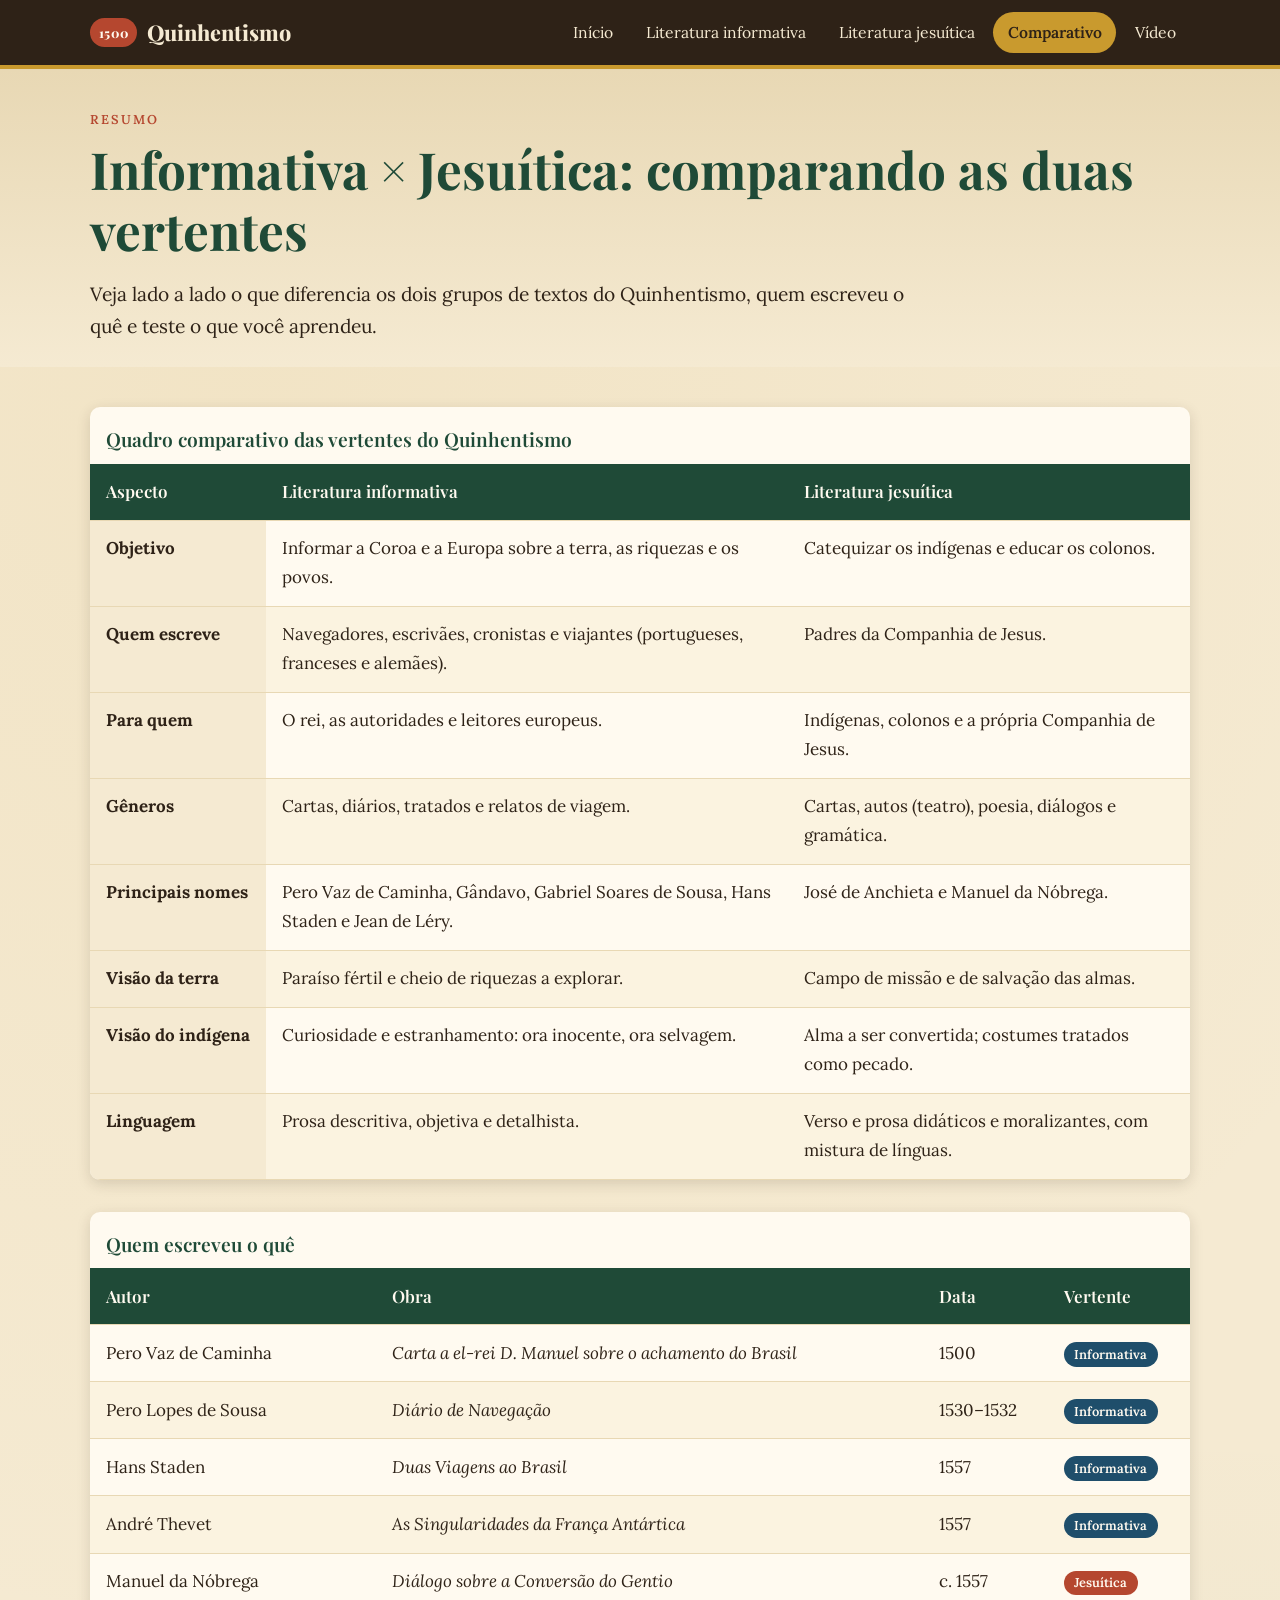
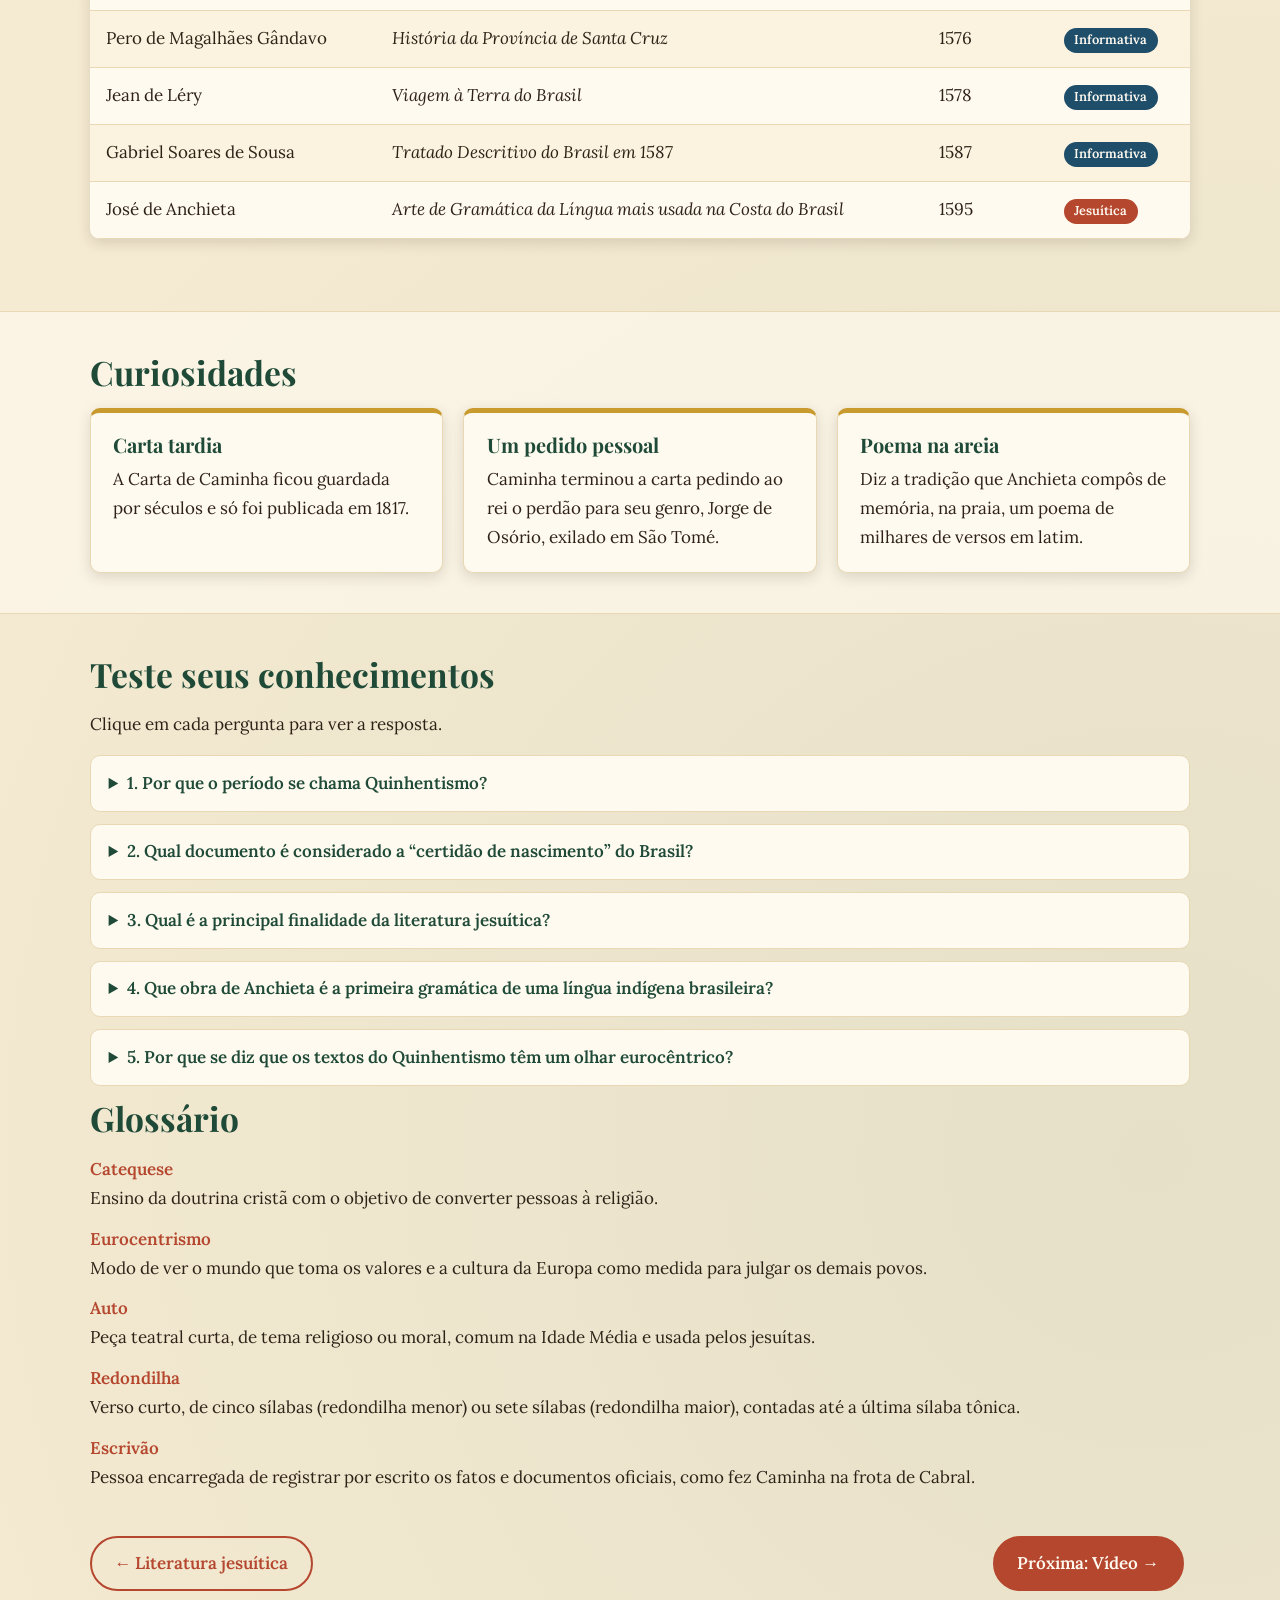
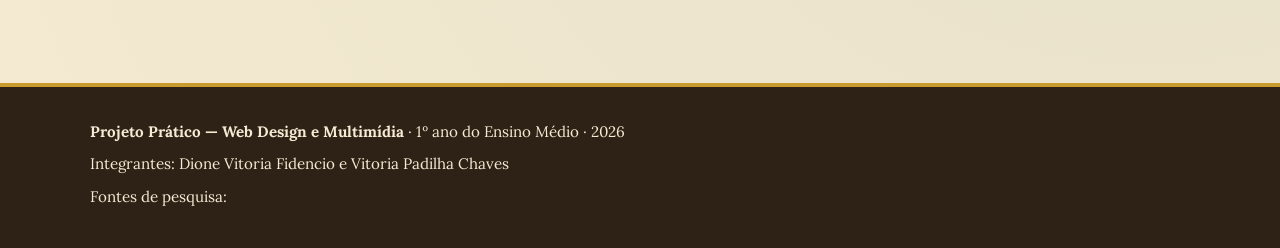
==== comparativo.html @ df31e6e9 "Site: Quinhentismo" ====
<!DOCTYPE html>
<html lang="pt-BR">
<head>
  <meta charset="UTF-8">
  <meta name="viewport" content="width=device-width, initial-scale=1">
  <meta name="description" content="Comparativo entre a literatura informativa e a literatura jesuítica do Quinhentismo, com tabelas, curiosidades e perguntas.">
  <title>Comparativo — Quinhentismo</title>
  <link rel="preconnect" href="https://fonts.googleapis.com">
  <link rel="preconnect" href="https://fonts.gstatic.com" crossorigin>
  <link href="https://fonts.googleapis.com/css2?family=Lora:ital,wght@0,400;0,600;1,400&family=Playfair+Display:wght@600;800&display=swap" rel="stylesheet">
  <link rel="stylesheet" href="style.css">
</head>
<body>
  <a class="pular" href="#conteudo">Pular para o conteúdo</a>

  <header class="topo">
    <div class="container topo-interno">
      <a class="marca" href="index.html"><span class="marca-selo">1500</span> Quinhentismo</a>
      <nav aria-label="Menu principal">
        <ul class="menu">
          <li><a href="index.html">Início</a></li>
          <li><a href="informativa.html">Literatura informativa</a></li>
          <li><a href="jesuitica.html">Literatura jesuítica</a></li>
          <li><a href="comparativo.html" aria-current="page">Comparativo</a></li>
          <li><a href="video.html">Vídeo</a></li>
        </ul>
      </nav>
    </div>
  </header>

  <main id="conteudo">
    <section class="cabecalho-pagina">
      <div class="container">
        <p class="sobretitulo">Resumo</p>
        <h1>Informativa × Jesuítica: comparando as duas vertentes</h1>
        <p class="lead">Veja lado a lado o que diferencia os dois grupos de textos do Quinhentismo, quem escreveu o quê e teste o que você aprendeu.</p>
      </div>
    </section>

    <section class="secao">
      <div class="container">
        <div class="tabela-rolagem">
          <table>
            <caption>Quadro comparativo das vertentes do Quinhentismo</caption>
            <thead>
              <tr>
                <th scope="col">Aspecto</th>
                <th scope="col">Literatura informativa</th>
                <th scope="col">Literatura jesuítica</th>
              </tr>
            </thead>
            <tbody>
              <tr>
                <th scope="row">Objetivo</th>
                <td>Informar a Coroa e a Europa sobre a terra, as riquezas e os povos.</td>
                <td>Catequizar os indígenas e educar os colonos.</td>
              </tr>
              <tr>
                <th scope="row">Quem escreve</th>
                <td>Navegadores, escrivães, cronistas e viajantes (portugueses, franceses e alemães).</td>
                <td>Padres da Companhia de Jesus.</td>
              </tr>
              <tr>
                <th scope="row">Para quem</th>
                <td>O rei, as autoridades e leitores europeus.</td>
                <td>Indígenas, colonos e a própria Companhia de Jesus.</td>
              </tr>
              <tr>
                <th scope="row">Gêneros</th>
                <td>Cartas, diários, tratados e relatos de viagem.</td>
                <td>Cartas, autos (teatro), poesia, diálogos e gramática.</td>
              </tr>
              <tr>
                <th scope="row">Principais nomes</th>
                <td>Pero Vaz de Caminha, Gândavo, Gabriel Soares de Sousa, Hans Staden e Jean de Léry.</td>
                <td>José de Anchieta e Manuel da Nóbrega.</td>
              </tr>
              <tr>
                <th scope="row">Visão da terra</th>
                <td>Paraíso fértil e cheio de riquezas a explorar.</td>
                <td>Campo de missão e de salvação das almas.</td>
              </tr>
              <tr>
                <th scope="row">Visão do indígena</th>
                <td>Curiosidade e estranhamento: ora inocente, ora selvagem.</td>
                <td>Alma a ser convertida; costumes tratados como pecado.</td>
              </tr>
              <tr>
                <th scope="row">Linguagem</th>
                <td>Prosa descritiva, objetiva e detalhista.</td>
                <td>Verso e prosa didáticos e moralizantes, com mistura de línguas.</td>
              </tr>
            </tbody>
          </table>
        </div>

        <div class="tabela-rolagem">
          <table>
            <caption>Quem escreveu o quê</caption>
            <thead>
              <tr>
                <th scope="col">Autor</th>
                <th scope="col">Obra</th>
                <th scope="col">Data</th>
                <th scope="col">Vertente</th>
              </tr>
            </thead>
            <tbody>
              <tr>
                <td>Pero Vaz de Caminha</td>
                <td><em>Carta a el-rei D. Manuel sobre o achamento do Brasil</em></td>
                <td>1500</td>
                <td><span class="etiqueta etiqueta-inf">Informativa</span></td>
              </tr>
              <tr>
                <td>Pero Lopes de Sousa</td>
                <td><em>Diário de Navegação</em></td>
                <td>1530–1532</td>
                <td><span class="etiqueta etiqueta-inf">Informativa</span></td>
              </tr>
              <tr>
                <td>Hans Staden</td>
                <td><em>Duas Viagens ao Brasil</em></td>
                <td>1557</td>
                <td><span class="etiqueta etiqueta-inf">Informativa</span></td>
              </tr>
              <tr>
                <td>André Thevet</td>
                <td><em>As Singularidades da França Antártica</em></td>
                <td>1557</td>
                <td><span class="etiqueta etiqueta-inf">Informativa</span></td>
              </tr>
              <tr>
                <td>Manuel da Nóbrega</td>
                <td><em>Diálogo sobre a Conversão do Gentio</em></td>
                <td>c. 1557</td>
                <td><span class="etiqueta etiqueta-jes">Jesuítica</span></td>
              </tr>
              <tr>
                <td>Pero de Magalhães Gândavo</td>
                <td><em>História da Província de Santa Cruz</em></td>
                <td>1576</td>
                <td><span class="etiqueta etiqueta-inf">Informativa</span></td>
              </tr>
              <tr>
                <td>Jean de Léry</td>
                <td><em>Viagem à Terra do Brasil</em></td>
                <td>1578</td>
                <td><span class="etiqueta etiqueta-inf">Informativa</span></td>
              </tr>
              <tr>
                <td>Gabriel Soares de Sousa</td>
                <td><em>Tratado Descritivo do Brasil em 1587</em></td>
                <td>1587</td>
                <td><span class="etiqueta etiqueta-inf">Informativa</span></td>
              </tr>
              <tr>
                <td>José de Anchieta</td>
                <td><em>Arte de Gramática da Língua mais usada na Costa do Brasil</em></td>
                <td>1595</td>
                <td><span class="etiqueta etiqueta-jes">Jesuítica</span></td>
              </tr>
            </tbody>
          </table>
        </div>
      </div>
    </section>

    <section class="secao secao-alt">
      <div class="container">
        <h2>Curiosidades</h2>
        <div class="cards">
          <article class="card card-ouro">
            <h3>Carta tardia</h3>
            <p>A Carta de Caminha ficou guardada por séculos e só foi publicada em 1817.</p>
          </article>
          <article class="card card-ouro">
            <h3>Um pedido pessoal</h3>
            <p>Caminha terminou a carta pedindo ao rei o perdão para seu genro, Jorge de Osório, exilado em São Tomé.</p>
          </article>
          <article class="card card-ouro">
            <h3>Poema na areia</h3>
            <p>Diz a tradição que Anchieta compôs de memória, na praia, um poema de milhares de versos em latim.</p>
          </article>
        </div>
      </div>
    </section>

    <section class="secao">
      <div class="container">
        <h2>Teste seus conhecimentos</h2>
        <p>Clique em cada pergunta para ver a resposta.</p>

        <details>
          <summary>1. Por que o período se chama Quinhentismo?</summary>
          <p>Porque abrange o século XVI, os anos “quinhentos”, de 1500 a 1601 por convenção.</p>
        </details>
        <details>
          <summary>2. Qual documento é considerado a “certidão de nascimento” do Brasil?</summary>
          <p>A Carta de Pero Vaz de Caminha ao rei D. Manuel I, escrita em 1500.</p>
        </details>
        <details>
          <summary>3. Qual é a principal finalidade da literatura jesuítica?</summary>
          <p>A catequese: ensinar a fé cristã e converter os indígenas, além de educar os colonos.</p>
        </details>
        <details>
          <summary>4. Que obra de Anchieta é a primeira gramática de uma língua indígena brasileira?</summary>
          <p>A <em>Arte de Gramática da Língua mais usada na Costa do Brasil</em>, publicada em 1595.</p>
        </details>
        <details>
          <summary>5. Por que se diz que os textos do Quinhentismo têm um olhar eurocêntrico?</summary>
          <p>Porque foram escritos por europeus, que descreviam a terra e os povos indígenas com os valores do Velho Mundo. Os próprios indígenas não aparecem como autores.</p>
        </details>

        <h2>Glossário</h2>
        <dl class="glossario">
          <dt>Catequese</dt>
          <dd>Ensino da doutrina cristã com o objetivo de converter pessoas à religião.</dd>
          <dt>Eurocentrismo</dt>
          <dd>Modo de ver o mundo que toma os valores e a cultura da Europa como medida para julgar os demais povos.</dd>
          <dt>Auto</dt>
          <dd>Peça teatral curta, de tema religioso ou moral, comum na Idade Média e usada pelos jesuítas.</dd>
          <dt>Redondilha</dt>
          <dd>Verso curto, de cinco sílabas (redondilha menor) ou sete sílabas (redondilha maior), contadas até a última sílaba tônica.</dd>
          <dt>Escrivão</dt>
          <dd>Pessoa encarregada de registrar por escrito os fatos e documentos oficiais, como fez Caminha na frota de Cabral.</dd>
        </dl>

        <div class="navegacao-paginas">
          <a class="botao botao-secundario" href="jesuitica.html">← Literatura jesuítica</a>
          <a class="botao" href="video.html">Próxima: Vídeo →</a>
        </div>
      </div>
    </section>
  </main>

  <footer class="rodape">
    <div class="container">
      <p><strong>Projeto Prático — Web Design e Multimídia</strong> · 1º ano do Ensino Médio · 2026</p>
      <p>Integrantes: Dione Vitoria Fidencio e Vitoria Padilha Chaves</p>
      <p>Fontes de pesquisa:</p>
    </div>
  </footer>
</body>
</html>
---- style.css ----
:root {
  --pergaminho: #f5ead2;
  --pergaminho-escuro: #e8d8b4;
  --branco: #fffaf0;
  --tinta: #2e2217;
  --verde: #2f6b4f;
  --verde-escuro: #1f4a37;
  --mar: #1f4e6b;
  --urucum: #b5472f;
  --ouro: #c99a2e;

  --fonte-titulo: 'Playfair Display', Georgia, 'Times New Roman', serif;
  --fonte-texto: 'Lora', Georgia, 'Times New Roman', serif;

  --raio: 10px;
  --sombra: 0 4px 14px rgba(46, 34, 23, 0.15);
}

*,
*::before,
*::after { box-sizing: border-box; }

html { scroll-behavior: smooth; }

body {
  margin: 0;
  font-family: var(--fonte-texto);
  font-size: 1.0625rem;
  line-height: 1.7;
  color: var(--tinta);
  background-color: var(--pergaminho);
  background-image:
    radial-gradient(circle at 20% 10%, rgba(201, 154, 46, 0.08), transparent 40%),
    radial-gradient(circle at 90% 80%, rgba(47, 107, 79, 0.08), transparent 45%);
}

img { max-width: 100%; height: auto; display: block; }

.container { width: min(1100px, 92%); margin-inline: auto; }

h1, h2, h3 {
  font-family: var(--fonte-titulo);
  line-height: 1.2;
  color: var(--verde-escuro);
}
h1 { font-size: clamp(2rem, 5vw, 3.2rem); margin: 0 0 1rem; }
h2 { font-size: clamp(1.5rem, 3vw, 2.1rem); margin: 0 0 1rem; }
h3 { font-size: 1.25rem; margin: 0 0 0.5rem; }

p { margin: 0 0 1rem; }

a { color: var(--mar); }
a:hover { color: var(--urucum); }

:focus-visible { outline: 3px solid var(--ouro); outline-offset: 3px; }

ul li::marker, ol li::marker { color: var(--urucum); }

.pular {
  position: absolute; left: -999px; top: 0;
  background: var(--ouro); color: var(--tinta);
  padding: 0.5rem 1rem; z-index: 100;
}
.pular:focus { left: 0; }

.topo {
  background: var(--tinta);
  border-bottom: 4px solid var(--ouro);
  position: sticky; top: 0; z-index: 50;
}
.topo-interno {
  display: flex; flex-wrap: wrap;
  align-items: center; justify-content: space-between;
  gap: 0.5rem 1.5rem; padding: 0.75rem 0;
}
.marca {
  display: flex; align-items: center; gap: 0.6rem;
  font-family: var(--fonte-titulo); font-weight: 800; font-size: 1.35rem;
  color: var(--pergaminho); text-decoration: none;
}
.marca:hover { color: var(--branco); }
.marca-selo {
  background: var(--urucum); color: var(--branco);
  font-size: 0.8rem; padding: 0.2rem 0.55rem;
  border-radius: 999px; letter-spacing: 0.05em;
}
.menu {
  display: flex; flex-wrap: wrap; gap: 0.25rem;
  list-style: none; margin: 0; padding: 0;
}
.menu a {
  display: block; padding: 0.45rem 0.9rem;
  color: var(--pergaminho); text-decoration: none;
  border-radius: 999px; font-size: 0.98rem;
}
.menu a:hover { background: rgba(245, 234, 210, 0.15); color: var(--branco); }
.menu a[aria-current="page"] { background: var(--ouro); color: var(--tinta); font-weight: 600; }

.hero {
  padding: 3rem 0 2.5rem;
  background: linear-gradient(180deg, var(--pergaminho-escuro), var(--pergaminho));
}
.hero-grade {
  display: grid; grid-template-columns: 1.1fr 0.9fr;
  gap: 2rem; align-items: center;
}
.sobretitulo {
  text-transform: uppercase; letter-spacing: 0.15em;
  font-size: 0.8rem; font-weight: 600; color: var(--urucum);
  margin: 0 0 0.5rem;
}
.lead { font-size: 1.2rem; }

.cabecalho-pagina {
  padding: 2.5rem 0 1.5rem;
  background: linear-gradient(180deg, var(--pergaminho-escuro), var(--pergaminho));
}
.cabecalho-pagina .lead { max-width: 70ch; margin-bottom: 0; }

.secao { padding: 2.5rem 0; }
.secao-alt {
  background: rgba(255, 250, 240, 0.65);
  border-block: 1px solid var(--pergaminho-escuro);
}

.botao {
  display: inline-block; padding: 0.7rem 1.4rem; margin: 0.25rem 0.4rem 0.25rem 0;
  background: var(--urucum); color: var(--branco);
  font-weight: 600; text-decoration: none;
  border-radius: 999px; border: 2px solid var(--urucum);
  transition: transform 0.15s ease, background 0.15s ease;
}
.botao:hover { background: var(--verde-escuro); border-color: var(--verde-escuro); color: var(--branco); transform: translateY(-2px); }
.botao-secundario { background: transparent; color: var(--urucum); }

.cards {
  display: grid;
  grid-template-columns: repeat(auto-fit, minmax(250px, 1fr));
  gap: 1.25rem;
}
.card {
  background: var(--branco);
  border: 1px solid var(--pergaminho-escuro);
  border-top: 5px solid var(--verde);
  border-radius: var(--raio);
  padding: 1.25rem 1.4rem;
  box-shadow: var(--sombra);
}
.card p:last-child { margin-bottom: 0; }
.card-urucum { border-top-color: var(--urucum); }
.card-mar { border-top-color: var(--mar); }
.card-ouro { border-top-color: var(--ouro); }
.card .obra { font-style: italic; }

.destaque {
  background: var(--branco);
  border-left: 6px solid var(--ouro);
  padding: 1rem 1.25rem;
  border-radius: 0 var(--raio) var(--raio) 0;
  margin: 1.5rem 0;
}
.destaque p:last-child { margin-bottom: 0; }

blockquote {
  margin: 1.5rem 0; padding: 1rem 1.5rem;
  border-left: 5px solid var(--urucum);
  background: var(--branco);
  font-style: italic; font-size: 1.15rem;
}
blockquote cite {
  display: block; margin-top: 0.5rem;
  font-size: 0.9rem; font-style: normal; color: #5c4a38;
}

figure { margin: 0; }
figcaption { font-size: 0.88rem; color: #5c4a38; margin-top: 0.5rem; font-style: italic; }
.figura img, .hero-figura img {
  border-radius: var(--raio);
}
.figura img { box-shadow: var(--sombra); }
.hero-figura {
  border-radius: var(--raio); overflow: hidden;
  box-shadow: var(--sombra); border: 6px solid var(--branco);
}

.duas-colunas {
  display: grid; grid-template-columns: 1fr 1fr;
  gap: 2rem; align-items: center;
}

.reflexao {
  background: var(--verde-escuro); color: var(--pergaminho);
  border-radius: var(--raio); padding: 1.25rem 1.5rem;
}
.reflexao h3 { color: var(--ouro); }
.reflexao ul { margin: 0; padding-left: 1.2rem; }

.linha-tempo {
  list-style: none; margin: 0; padding: 0 0 0 1.5rem;
  border-left: 3px solid var(--ouro);
}
.linha-tempo li { position: relative; padding: 0 0 1.4rem 1.25rem; }
.linha-tempo li::before {
  content: ""; position: absolute; left: -2.05rem; top: 0.45rem;
  width: 14px; height: 14px; border-radius: 50%;
  background: var(--urucum); border: 3px solid var(--pergaminho);
}
.linha-tempo time {
  display: block;
  font-family: var(--fonte-titulo); font-weight: 800;
  font-size: 1.25rem; color: var(--urucum);
}

.tabela-rolagem {
  overflow-x: auto; background: var(--branco);
  border-radius: var(--raio); box-shadow: var(--sombra);
  margin-bottom: 2rem;
}
table { width: 100%; border-collapse: collapse; min-width: 640px; }
caption {
  caption-side: top; text-align: left;
  font-family: var(--fonte-titulo); font-size: 1.2rem; font-weight: 600;
  padding: 1rem 1rem 0.5rem; color: var(--verde-escuro);
}
th, td {
  padding: 0.85rem 1rem; text-align: left; vertical-align: top;
  border-bottom: 1px solid var(--pergaminho-escuro);
}
thead th {
  background: var(--verde-escuro); color: var(--branco);
  font-family: var(--fonte-titulo); font-weight: 600;
}
tbody th { background: var(--pergaminho); color: var(--tinta); width: 16%; }
tbody tr:nth-child(even) td { background: #fbf3e0; }
tbody tr:hover td { background: #f3e4bf; }

.etiqueta {
  display: inline-block; padding: 0.1rem 0.65rem;
  border-radius: 999px; font-size: 0.8rem; font-weight: 600;
  color: var(--branco); white-space: nowrap;
}
.etiqueta-inf { background: var(--mar); }
.etiqueta-jes { background: var(--urucum); }

.video-moldura {
  position: relative; aspect-ratio: 16 / 9;
  background: var(--tinta);
  border-radius: var(--raio); overflow: hidden;
  box-shadow: var(--sombra); border: 6px solid var(--branco);
}
.video-moldura video,
.video-moldura iframe,
.video-espaco {
  position: absolute; inset: 0;
  width: 100%; height: 100%; border: 0;
}
.video-espaco {
  display: flex; flex-direction: column;
  align-items: center; justify-content: center; gap: 1rem;
  text-align: center; padding: 1rem; color: var(--pergaminho);
  background: repeating-linear-gradient(45deg, #2e2217, #2e2217 18px, #352819 18px, #352819 36px);
}
.video-espaco p { margin: 0; }
.video-espaco .play {
  width: 84px; height: 84px; border-radius: 50%;
  background: var(--ouro); position: relative;
}
.video-espaco .play::after {
  content: ""; position: absolute; left: 33px; top: 23px;
  border-left: 28px solid var(--tinta);
  border-top: 19px solid transparent; border-bottom: 19px solid transparent;
}
.video-espaco .titulo-espaco {
  font-family: var(--fonte-titulo); font-size: clamp(1.1rem, 3vw, 1.6rem); color: var(--branco);
}

.ficha { display: grid; grid-template-columns: auto 1fr; gap: 0.4rem 1.25rem; margin: 0; }
.ficha dt { font-weight: 600; color: var(--urucum); }
.ficha dd { margin: 0; }

details {
  background: var(--branco);
  border: 1px solid var(--pergaminho-escuro);
  border-radius: var(--raio);
  padding: 0.8rem 1.1rem; margin-bottom: 0.75rem;
}
summary { cursor: pointer; font-weight: 600; color: var(--verde-escuro); }
details[open] summary { margin-bottom: 0.5rem; }
details p { margin: 0; }

.glossario dt { font-weight: 600; color: var(--urucum); }
.glossario dd { margin: 0 0 0.75rem; }

.navegacao-paginas {
  display: flex; justify-content: space-between; flex-wrap: wrap;
  gap: 1rem; margin-top: 2.5rem;
}

.rodape {
  background: var(--tinta); color: var(--pergaminho);
  padding: 2rem 0; margin-top: 3rem;
  border-top: 4px solid var(--ouro); font-size: 0.95rem;
}
.rodape p { margin: 0 0 0.4rem; }
.rodape a { color: var(--ouro); }

@media (max-width: 820px) {
  .hero-grade, .duas-colunas { grid-template-columns: 1fr; }
  .topo { position: static; }
  .ficha { grid-template-columns: 1fr; }
}

@media (prefers-reduced-motion: reduce) {
  html { scroll-behavior: auto; }
  .botao { transition: none; }
}
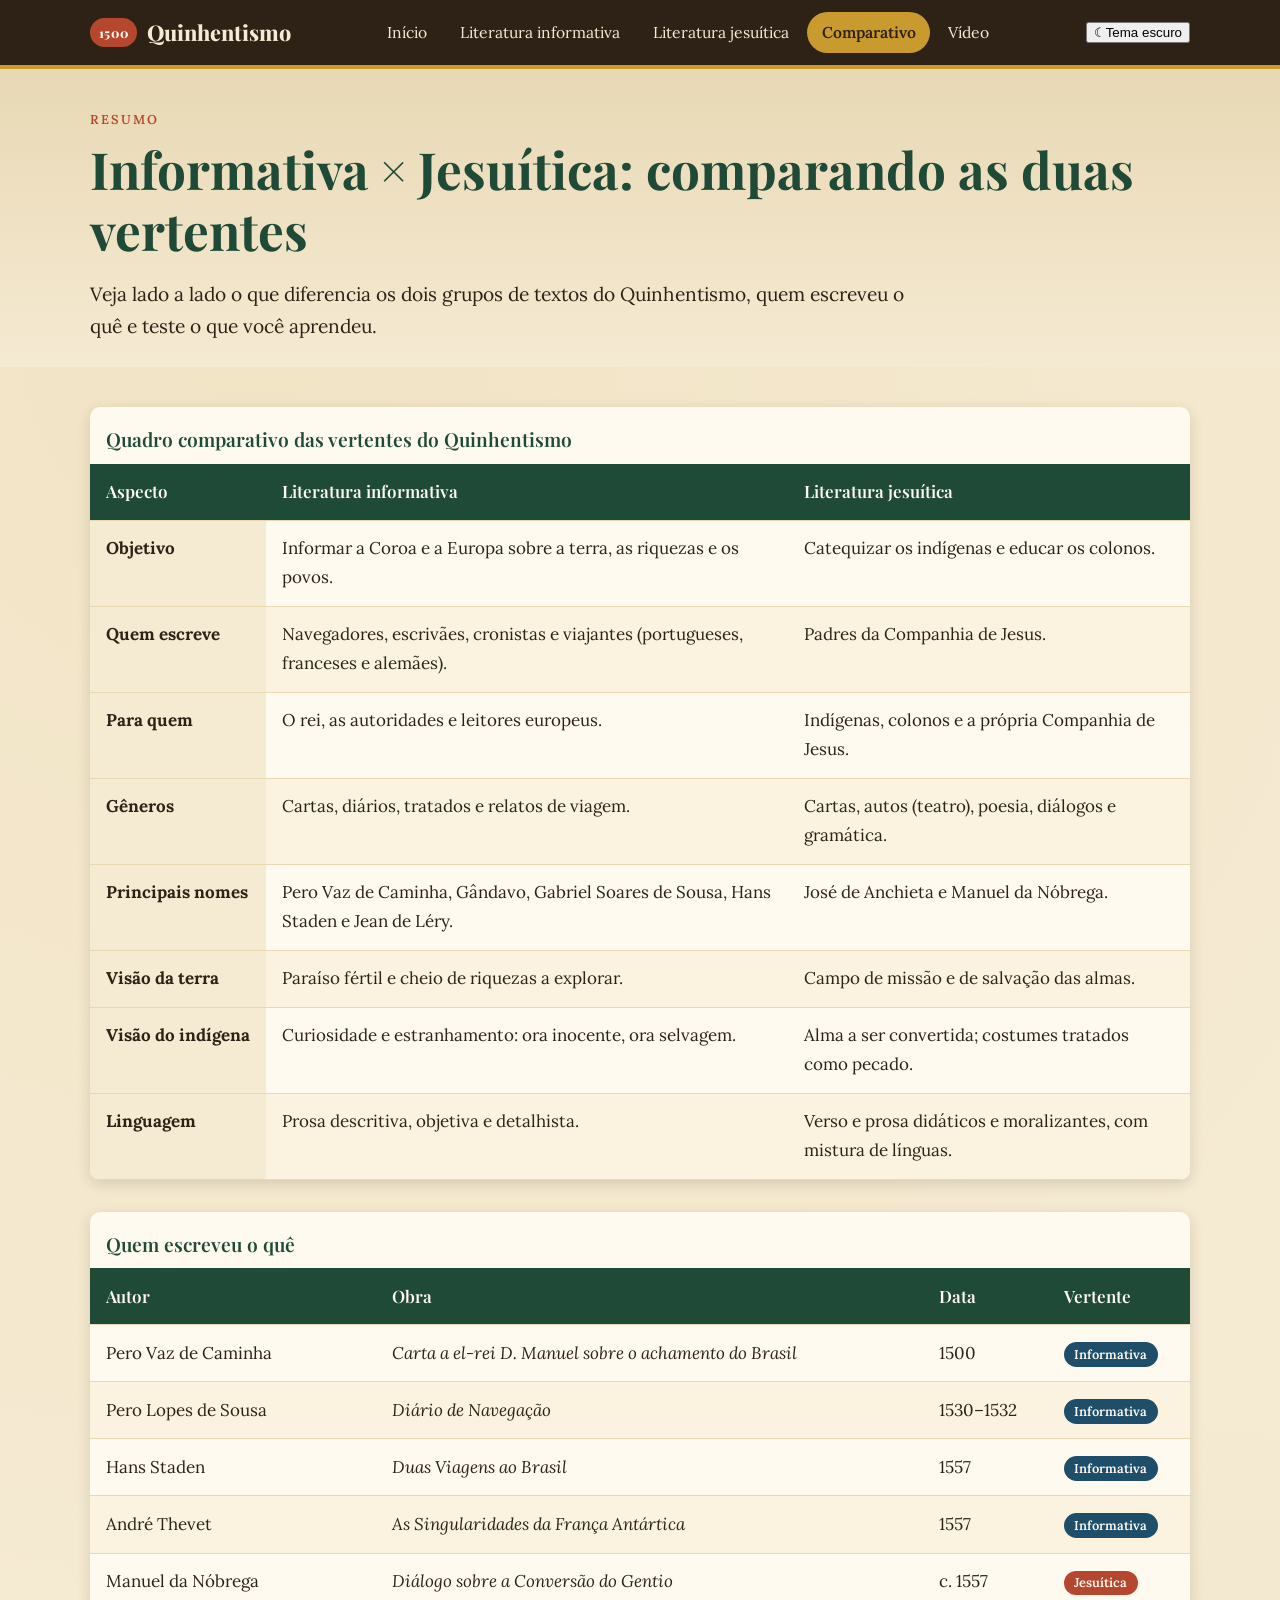
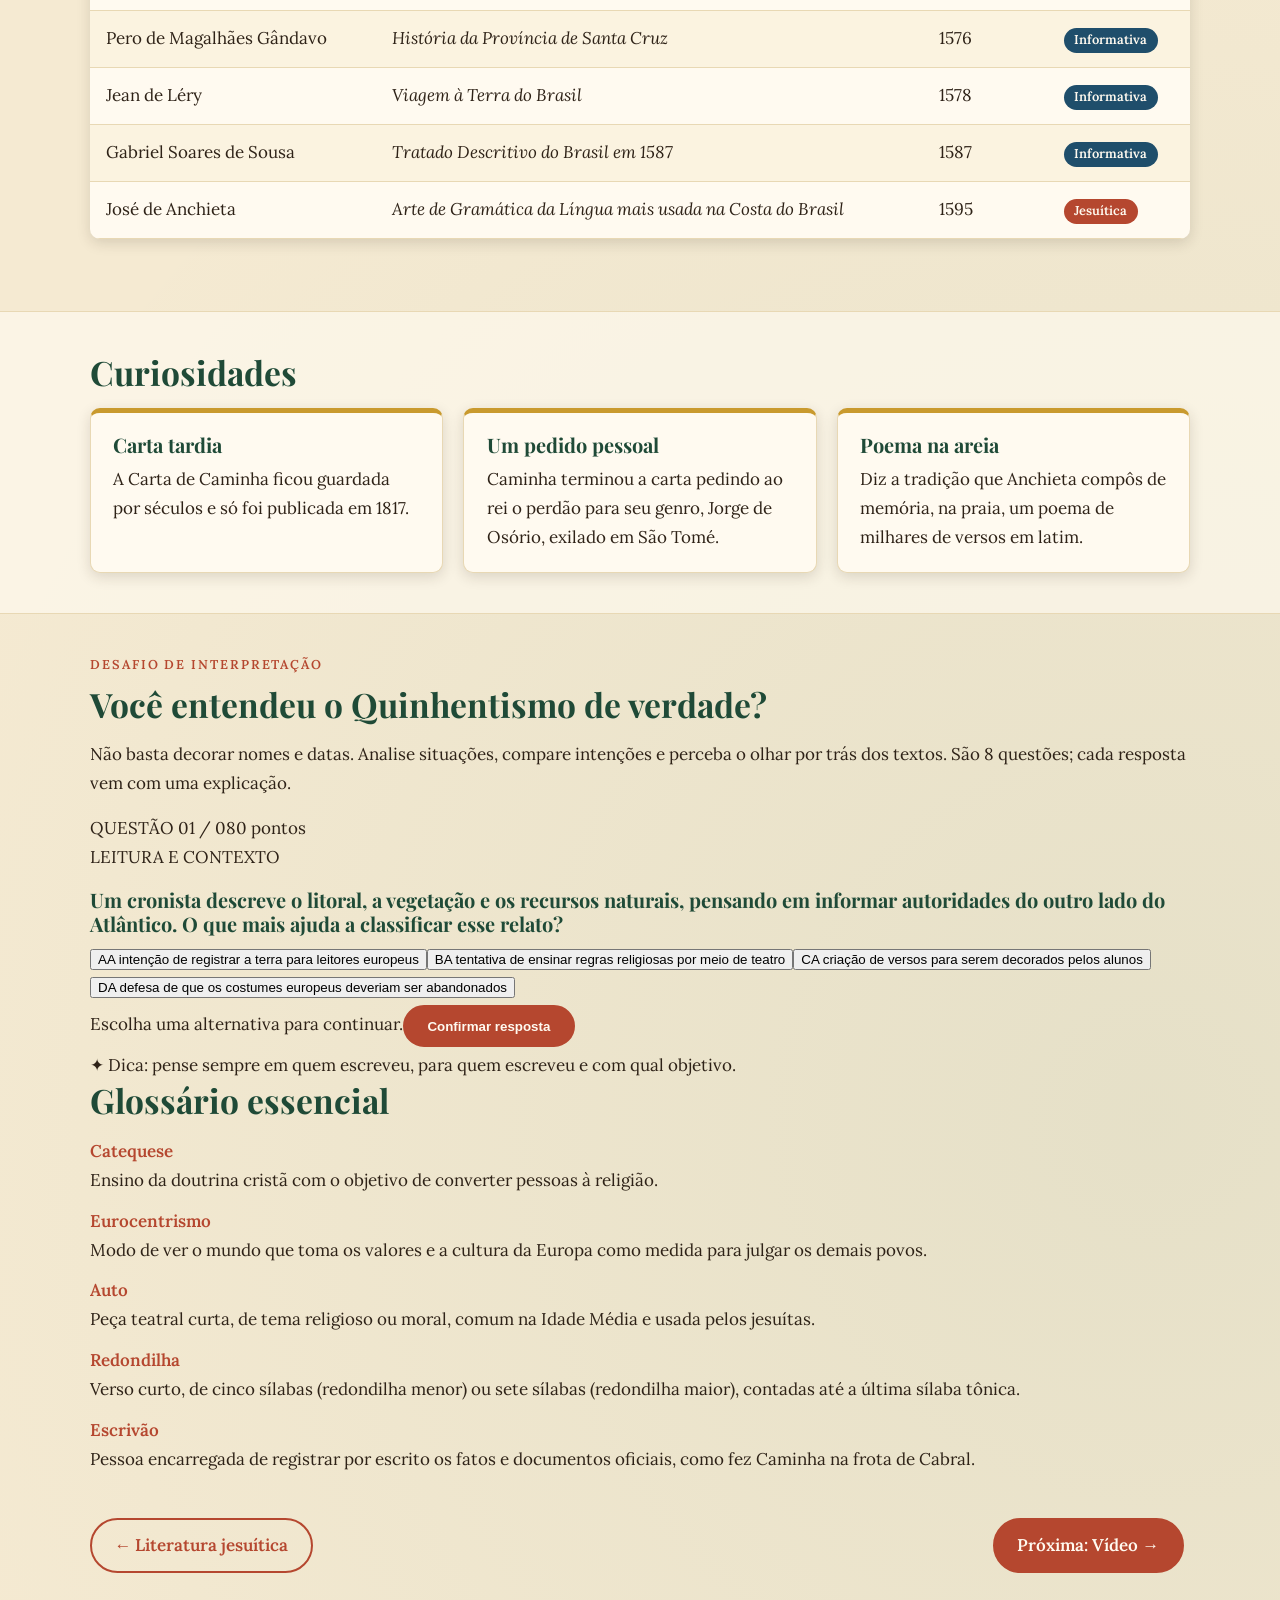
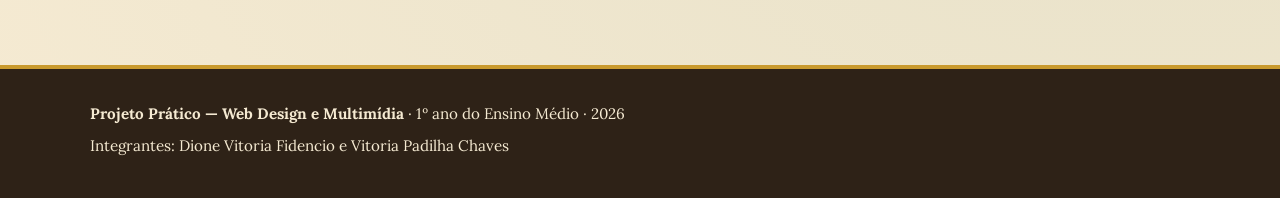
==== commit 3fc789c0: "Alteração da página Add dark theme toggle button and quiz section" ====
--- a/comparativo.html
+++ b/comparativo.html
@@ -3,6 +3,7 @@
 <head>
   <meta charset="UTF-8">
   <meta name="viewport" content="width=device-width, initial-scale=1">
+  <meta name="theme-color" content="#101c1a">
   <meta name="description" content="Comparativo entre a literatura informativa e a literatura jesuítica do Quinhentismo, com tabelas, curiosidades e perguntas.">
   <title>Comparativo — Quinhentismo</title>
   <link rel="preconnect" href="https://fonts.googleapis.com">
@@ -11,6 +12,7 @@
   <link rel="stylesheet" href="style.css">
 </head>
 <body>
+  <div class="barra-progresso" aria-hidden="true"></div>
   <a class="pular" href="#conteudo">Pular para o conteúdo</a>
 
   <header class="topo">
@@ -25,6 +27,7 @@
           <li><a href="video.html">Vídeo</a></li>
         </ul>
       </nav>
+      <button class="alternar-tema" type="button" aria-label="Ativar tema escuro" aria-pressed="false"><span class="icone-tema" aria-hidden="true">☾</span><span class="texto-tema">Tema escuro</span></button>
     </div>
   </header>
 
@@ -186,46 +189,32 @@
       </div>
     </section>
 
-    <section class="secao">
+    <section class="secao quiz-secao" id="quiz">
       <div class="container">
-        <h2>Teste seus conhecimentos</h2>
-        <p>Clique em cada pergunta para ver a resposta.</p>
-
-        <details>
-          <summary>1. Por que o período se chama Quinhentismo?</summary>
-          <p>Porque abrange o século XVI, os anos “quinhentos”, de 1500 a 1601 por convenção.</p>
-        </details>
-        <details>
-          <summary>2. Qual documento é considerado a “certidão de nascimento” do Brasil?</summary>
-          <p>A Carta de Pero Vaz de Caminha ao rei D. Manuel I, escrita em 1500.</p>
-        </details>
-        <details>
-          <summary>3. Qual é a principal finalidade da literatura jesuítica?</summary>
-          <p>A catequese: ensinar a fé cristã e converter os indígenas, além de educar os colonos.</p>
-        </details>
-        <details>
-          <summary>4. Que obra de Anchieta é a primeira gramática de uma língua indígena brasileira?</summary>
-          <p>A <em>Arte de Gramática da Língua mais usada na Costa do Brasil</em>, publicada em 1595.</p>
-        </details>
-        <details>
-          <summary>5. Por que se diz que os textos do Quinhentismo têm um olhar eurocêntrico?</summary>
-          <p>Porque foram escritos por europeus, que descreviam a terra e os povos indígenas com os valores do Velho Mundo. Os próprios indígenas não aparecem como autores.</p>
-        </details>
-
-        <h2>Glossário</h2>
+        <div class="quiz-intro">
+          <p class="sobretitulo">Desafio de interpretação</p>
+          <h2>Você entendeu o Quinhentismo de verdade?</h2>
+          <p>Não basta decorar nomes e datas. Analise situações, compare intenções e perceba o olhar por trás dos textos. São 8 questões; cada resposta vem com uma explicação.</p>
+        </div>
+        <div class="quiz-painel" id="quiz-painel" aria-live="polite">
+          <div class="quiz-topo"><span id="quiz-etapa">QUESTÃO 01 / 08</span><span id="quiz-pontos">0 pontos</span></div>
+          <div class="quiz-trilho"><span id="quiz-progresso"></span></div>
+          <p class="quiz-categoria" id="quiz-categoria">LEITURA E CONTEXTO</p>
+          <h3 id="quiz-pergunta">Carregando desafio...</h3>
+          <div class="quiz-opcoes" id="quiz-opcoes"></div>
+          <div class="quiz-retorno" id="quiz-retorno" hidden></div>
+          <div class="quiz-acoes"><span id="quiz-aviso">Escolha uma alternativa para continuar.</span><button class="botao" id="quiz-proximo" type="button" disabled>Confirmar resposta</button></div>
+        </div>
+        <div class="quiz-rodape"><span>✦</span> Dica: pense sempre em quem escreveu, para quem escreveu e com qual objetivo.</div>
+
+        <h2 class="glossario-titulo">Glossário essencial</h2>
         <dl class="glossario">
-          <dt>Catequese</dt>
-          <dd>Ensino da doutrina cristã com o objetivo de converter pessoas à religião.</dd>
-          <dt>Eurocentrismo</dt>
-          <dd>Modo de ver o mundo que toma os valores e a cultura da Europa como medida para julgar os demais povos.</dd>
-          <dt>Auto</dt>
-          <dd>Peça teatral curta, de tema religioso ou moral, comum na Idade Média e usada pelos jesuítas.</dd>
-          <dt>Redondilha</dt>
-          <dd>Verso curto, de cinco sílabas (redondilha menor) ou sete sílabas (redondilha maior), contadas até a última sílaba tônica.</dd>
-          <dt>Escrivão</dt>
-          <dd>Pessoa encarregada de registrar por escrito os fatos e documentos oficiais, como fez Caminha na frota de Cabral.</dd>
+          <dt>Catequese</dt><dd>Ensino da doutrina cristã com o objetivo de converter pessoas à religião.</dd>
+          <dt>Eurocentrismo</dt><dd>Modo de ver o mundo que toma os valores e a cultura da Europa como medida para julgar os demais povos.</dd>
+          <dt>Auto</dt><dd>Peça teatral curta, de tema religioso ou moral, comum na Idade Média e usada pelos jesuítas.</dd>
+          <dt>Redondilha</dt><dd>Verso curto, de cinco sílabas (redondilha menor) ou sete sílabas (redondilha maior), contadas até a última sílaba tônica.</dd>
+          <dt>Escrivão</dt><dd>Pessoa encarregada de registrar por escrito os fatos e documentos oficiais, como fez Caminha na frota de Cabral.</dd>
         </dl>
-
         <div class="navegacao-paginas">
           <a class="botao botao-secundario" href="jesuitica.html">← Literatura jesuítica</a>
           <a class="botao" href="video.html">Próxima: Vídeo →</a>
@@ -238,8 +227,93 @@
     <div class="container">
       <p><strong>Projeto Prático — Web Design e Multimídia</strong> · 1º ano do Ensino Médio · 2026</p>
       <p>Integrantes: Dione Vitoria Fidencio e Vitoria Padilha Chaves</p>
-      <p>Fontes de pesquisa:</p>
     </div>
   </footer>
+
+  <script>
+    (() => {
+      const perguntas = [
+        {categoria:"LEITURA E CONTEXTO", pergunta:"Um cronista descreve o litoral, a vegetação e os recursos naturais, pensando em informar autoridades do outro lado do Atlântico. O que mais ajuda a classificar esse relato?", opcoes:["A intenção de registrar a terra para leitores europeus","A tentativa de ensinar regras religiosas por meio de teatro","A criação de versos para serem decorados pelos alunos","A defesa de que os costumes europeus deveriam ser abandonados"], correta:0, explicacao:"A finalidade e o destinatário são pistas centrais: descrever a terra para informar a Coroa e leitores europeus é típico da literatura informativa."},
+        {categoria:"ANÁLISE DE PERSPECTIVA", pergunta:"Ao ler a descrição de um povo indígena feita por um viajante europeu, qual atitude crítica é mais adequada?", opcoes:["Tratar o relato como uma fotografia neutra da realidade","Considerar que valores europeus podem influenciar a descrição","Supor que o autor conhecia igualmente todas as culturas indígenas","Entender que o texto foi escrito pelos próprios indígenas"], correta:1, explicacao:"Os relatos foram produzidos por observadores europeus. Por isso, podem revelar tanto o que viram quanto os valores e julgamentos de sua própria cultura."},
+        {categoria:"COMPARAÇÃO", pergunta:"Dois textos do século XVI falam sobre os povos indígenas. Um descreve hábitos e recursos da terra; o outro usa diálogos e cenas religiosas para transmitir ensinamentos cristãos. Qual leitura faz mais sentido?", opcoes:["Os dois são informativos, pois mencionam indígenas","O primeiro é jesuítico e o segundo é informativo","O primeiro tende a ser informativo; o segundo, jesuítico","Os dois deixam de pertencer ao Quinhentismo por terem objetivos diferentes"], correta:2, explicacao:"A classificação depende do propósito e da forma: descrição da terra e dos povos aponta para a vertente informativa; catequese por diálogos e teatro aponta para a jesuítica."},
+        {categoria:"INTERPRETAÇÃO HISTÓRICA", pergunta:"A Carta de Pero Vaz de Caminha relata a chegada dos portugueses em 1500 e descreve a nova terra ao rei. O que ela permite concluir sobre a produção escrita daquele momento?", opcoes:["A escrita já era principalmente uma expressão da experiência indígena","A produção escrita também servia aos interesses administrativos e informativos da expansão portuguesa","A literatura brasileira já possuía escolas literárias independentes de Portugal","O documento tinha como objetivo central ensinar gramática tupi"], correta:1, explicacao:"A carta foi dirigida ao rei e registra informações sobre a terra e seus habitantes, conectando a escrita aos interesses da expansão portuguesa."},
+        {categoria:"RELAÇÃO ENTRE FORMA E OBJETIVO", pergunta:"Por que o teatro podia ser um recurso eficaz para a atuação dos jesuítas no século XVI?", opcoes:["Porque substituía todos os contatos entre colonizadores e indígenas","Porque transformava relatos de viagem em mapas","Porque permitia transmitir ensinamentos religiosos por meio de falas, personagens e encenações","Porque tinha como objetivo principal catalogar espécies da natureza"], correta:2, explicacao:"Os autos e diálogos tornavam os ensinamentos religiosos encenáveis e acessíveis ao público, funcionando como instrumento de catequese."},
+        {categoria:"AUTORES E OBRAS", pergunta:"Um pesquisador encontra uma gramática da língua mais usada na costa do Brasil, publicada por José de Anchieta em 1595. Qual aspecto do trabalho jesuítico esse documento evidencia?", opcoes:["O interesse em estudar uma língua local como parte da estratégia de comunicação e catequese","A intenção de registrar rotas marítimas para a Coroa","A produção de um inventário de riquezas minerais","A tentativa de narrar a viagem de Cabral em forma de diário"], correta:0, explicacao:"A gramática de Anchieta mostra o estudo da língua indígena como parte da aproximação e da ação missionária dos jesuítas."},
+        {categoria:"PENSAMENTO CRÍTICO", pergunta:"Dizer que o Quinhentismo é uma literatura 'sobre' o Brasil, mais do que uma literatura 'do' Brasil, destaca principalmente que...", opcoes:["os textos foram escritos exclusivamente em línguas indígenas","a maioria dos registros foi produzida por europeus, a partir de seus próprios interesses e perspectivas","não existiam textos sobre a natureza ou os habitantes","todos os autores tinham exatamente a mesma opinião sobre os indígenas"], correta:1, explicacao:"A expressão chama atenção para a autoria e o ponto de vista: os registros conhecidos foram produzidos sobretudo por europeus, e não pelos povos descritos."},
+        {categoria:"SÍNTESE", pergunta:"Uma peça apresenta personagens indígenas, elementos cristãos e uma mensagem moral. Qual interpretação considera melhor a complexidade desse recurso?", opcoes:["A mistura prova que as culturas tinham o mesmo poder e influência","A presença de elementos indígenas significa que a peça não tinha finalidade religiosa","A peça combina referências culturais, mas dentro de um projeto de catequese conduzido pelos jesuítas","O uso de personagens transforma a peça em um diário de navegação"], correta:2, explicacao:"A presença de referências indígenas não elimina o objetivo missionário. A mistura de elementos acontecia dentro de uma ação de catequese e de imposição religiosa."}
+      ];
+      const $ = id => document.getElementById(id);
+      const painel=$('quiz-painel'); if(!painel) return;
+      let indice=0, pontos=0, escolhida=null, respondidas=0;
+      const letras=['A','B','C','D'];
+      function desenhar(){
+        const q=perguntas[indice]; escolhida=null;
+        $('quiz-etapa').textContent=`QUESTÃO ${String(indice+1).padStart(2,'0')} / ${String(perguntas.length).padStart(2,'0')}`;
+        $('quiz-pontos').textContent=`${pontos} ${pontos===1?'ponto':'pontos'}`;
+        $('quiz-progresso').style.width=`${(indice/perguntas.length)*100}%`;
+        $('quiz-categoria').textContent=q.categoria; $('quiz-pergunta').textContent=q.pergunta;
+        $('quiz-retorno').hidden=true; $('quiz-retorno').textContent=''; $('quiz-aviso').textContent='Escolha uma alternativa para continuar.';
+        $('quiz-proximo').disabled=true; $('quiz-proximo').textContent='Confirmar resposta';
+        const op=$('quiz-opcoes'); op.innerHTML='';
+        q.opcoes.forEach((txt,i)=>{const b=document.createElement('button');b.type='button';b.className='quiz-opcao';b.innerHTML=`<span class="quiz-letra">${letras[i]}</span><span></span>`;b.lastElementChild.textContent=txt;b.addEventListener('click',()=>{if(respondidas>indice)return;escolhida=i;op.querySelectorAll('button').forEach(x=>x.classList.remove('selecionada'));b.classList.add('selecionada');$('quiz-proximo').disabled=false;$('quiz-aviso').textContent='Resposta selecionada. Confirme quando estiver pronto.';});op.appendChild(b);});
+      }
+      $('quiz-proximo').addEventListener('click',()=>{
+        if(respondidas===indice){if(escolhida===null)return;const q=perguntas[indice], ok=escolhida===q.correta; if(ok)pontos++;respondidas++;
+          $('quiz-opcoes').querySelectorAll('button').forEach((b,i)=>{b.disabled=true;if(i===q.correta)b.classList.add('correta');else if(i===escolhida)b.classList.add('incorreta');});
+          const r=$('quiz-retorno');r.hidden=false;r.className='quiz-retorno '+(ok?'acertou':'errou');r.innerHTML=`<strong>${ok?'Boa leitura! Você acertou.':'Quase! Vamos entender.'}</strong><p></p>`;r.querySelector('p').textContent=q.explicacao;
+          $('quiz-pontos').textContent=`${pontos} ${pontos===1?'ponto':'pontos'}`;$('quiz-progresso').style.width=`${(respondidas/perguntas.length)*100}%`;$('quiz-aviso').textContent=ok?'Ponto garantido.':'Use a explicação para aprender com a questão.';$('quiz-proximo').textContent=indice===perguntas.length-1?'Ver resultado':'Próxima questão';
+        }else{
+          if(indice<perguntas.length-1){indice++;desenhar();}else resultado();
+        }
+      });
+      function resultado(){const pct=Math.round((pontos/perguntas.length)*100);const faixa=pct===100?'Leitura impecável':pct>=75?'Mandou muito bem':pct>=50?'Boa evolução':'Hora de revisar';painel.innerHTML=`<div class="quiz-resultado"><span class="resultado-selo">✦</span><p class="quiz-categoria">DESAFIO CONCLUÍDO</p><h3>${faixa}</h3><div class="resultado-numero">${pontos}<small> / ${perguntas.length}</small></div><p>Você acertou ${pct}% das questões. ${pct>=75?'Você já consegue relacionar contexto, intenção e perspectiva dos textos.':'Volte às comparações e observe principalmente o objetivo de cada vertente e o ponto de vista dos autores.'}</p><button class="botao" id="quiz-reiniciar" type="button">Jogar novamente</button></div>`;$('quiz-reiniciar').addEventListener('click',()=>window.location.reload());}
+      desenhar();
+    })();
+  </script>
+  <script>
+    (() => {
+      const chave = "quinhentismo-tema";
+      const botao = document.querySelector(".alternar-tema");
+      const aplicar = (tema) => {
+        document.body.classList.toggle("tema-escuro", tema === "escuro");
+        if (botao) {
+          const escuro = tema === "escuro";
+          botao.setAttribute("aria-pressed", String(escuro));
+          botao.setAttribute("aria-label", escuro ? "Ativar tema claro" : "Ativar tema escuro");
+          botao.querySelector(".icone-tema").textContent = escuro ? "☀" : "☾";
+          botao.querySelector(".texto-tema").textContent = escuro ? "Tema claro" : "Tema escuro";
+        }
+      };
+      let salvo = "claro";
+      try { salvo = localStorage.getItem(chave) || "claro"; } catch (e) {}
+      aplicar(salvo);
+      botao?.addEventListener("click", () => {
+        const proximo = document.body.classList.contains("tema-escuro") ? "claro" : "escuro";
+        aplicar(proximo);
+        try { localStorage.setItem(chave, proximo); } catch (e) {}
+      });
+    })();
+  </script>
+  <script>
+    // Realce suave dos elementos conforme entram na tela.
+    const observador = new IntersectionObserver((itens) => {
+      itens.forEach((item) => {
+        if (item.isIntersecting) {
+          item.target.classList.add("visivel");
+          observador.unobserve(item.target);
+        }
+      });
+    }, { threshold: 0.12 });
+    document.querySelectorAll(".card, .destaque, .reflexao, .figura, .hero-figura, .linha-tempo li")
+      .forEach((elemento) => {
+        elemento.classList.add("revelar");
+        observador.observe(elemento);
+      });
+    window.addEventListener("scroll", () => {
+      const altura = document.documentElement.scrollHeight - window.innerHeight;
+      const progresso = altura > 0 ? (window.scrollY / altura) * 100 : 0;
+      document.documentElement.style.setProperty("--progresso", progresso + "%");
+    }, { passive: true });
+  </script>
 </body>
 </html>
